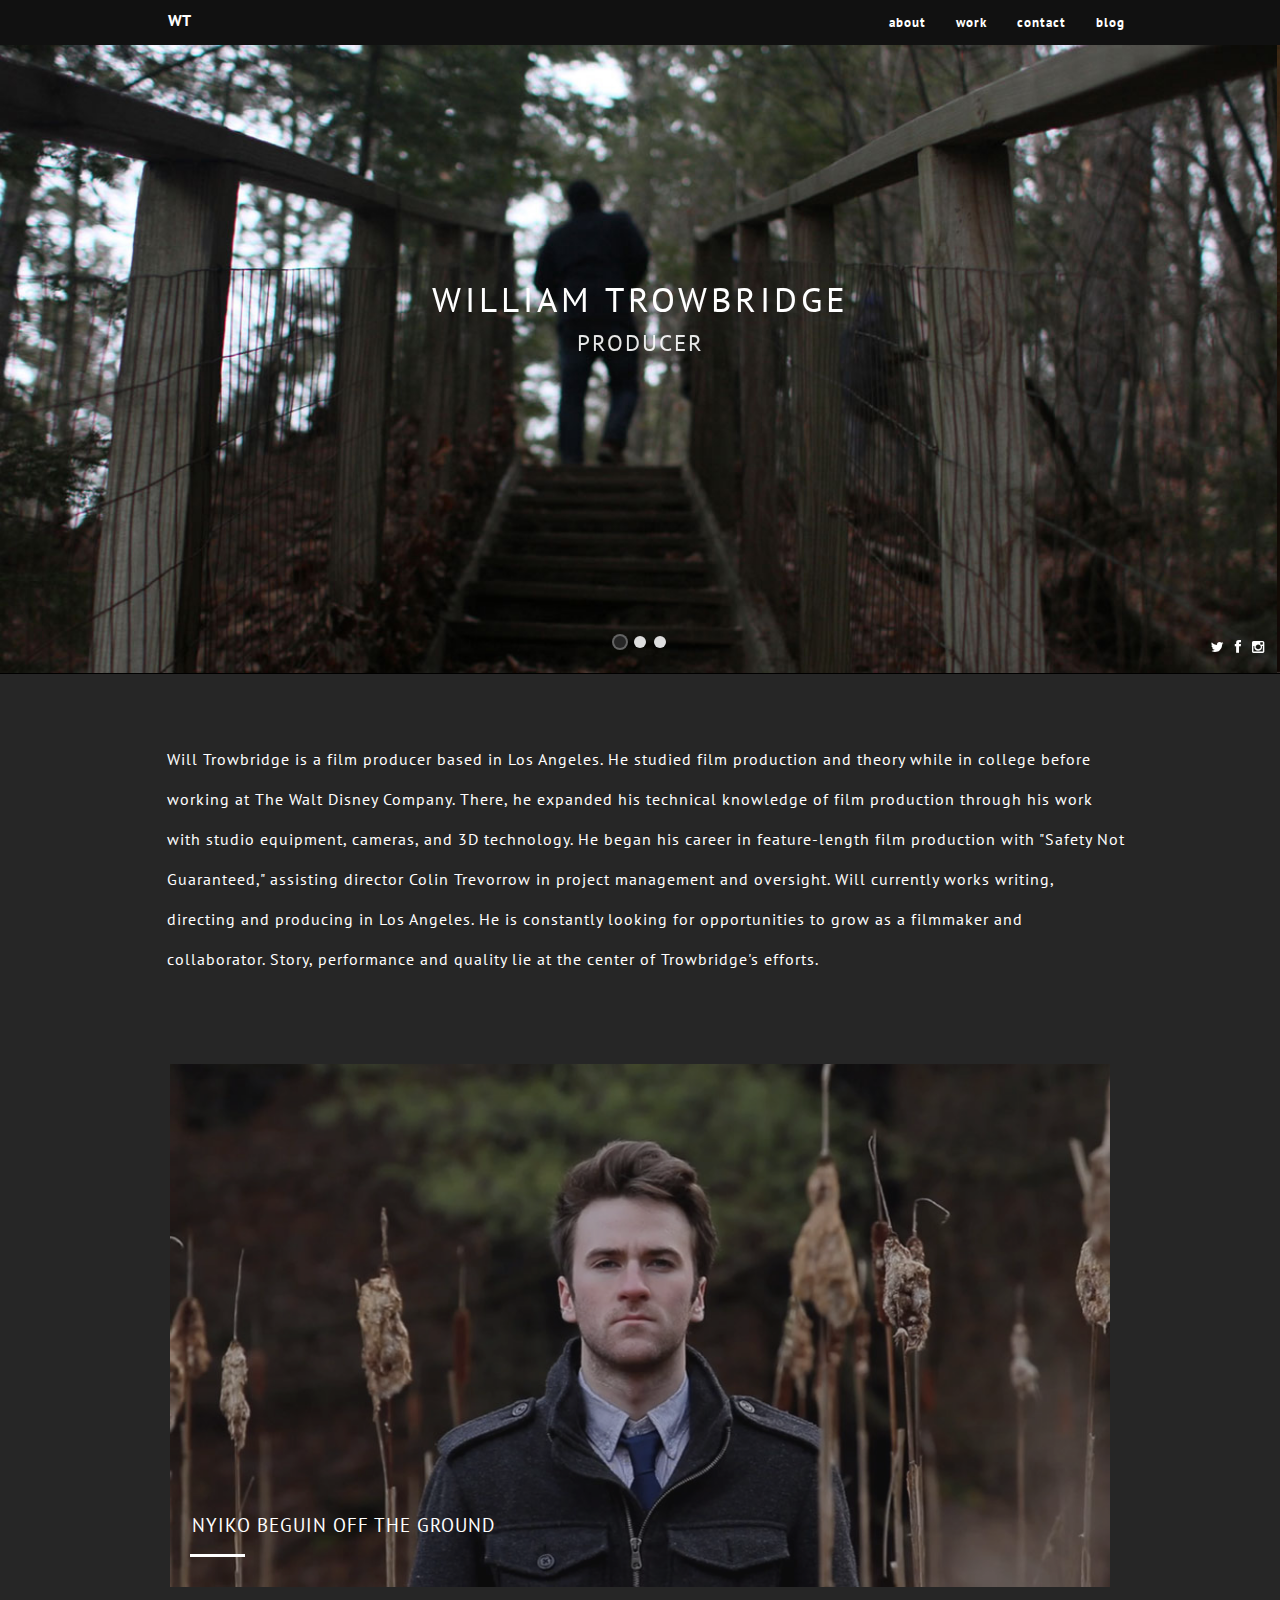
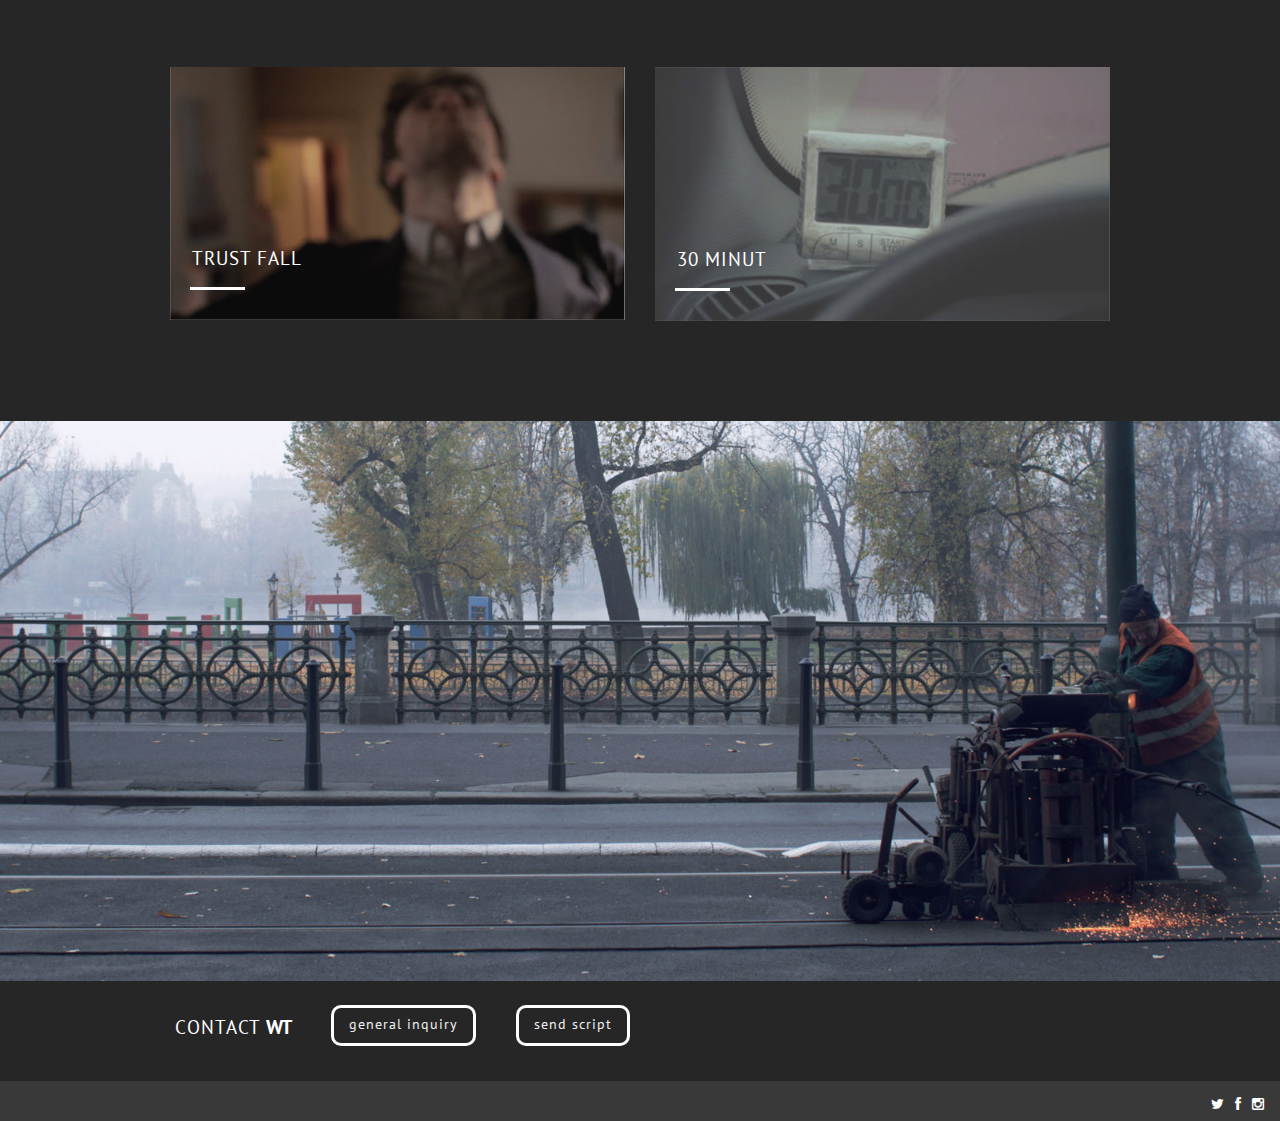
==== index.htm @ 30cb220d "adding baseline site files" ====
<!DOCTYPE html>
<html>
<head>
<meta charset="utf-8" />
<title>William Trowbridge - Producer</title>

<link rel="stylesheet" href="style.css" type="text/css" />

<link rel="stylesheet" href="font-awesome-ie7.css" type="text/css" />
<link rel="stylesheet" href="font-awesome-ie7.min.css" type="text/css" />
<link rel="stylesheet" href="font-awesome.css" type="text/css" />
<link rel="stylesheet" href="font-awesome.min.css" type="text/css" />

<link rel="stylesheet" href="css/bootstrap.min.css">
<link rel="stylesheet" href="css/font-awesome.min.css">

<link rel="stylesheet" href="css/foundation.css" />
<link rel="stylesheet" href="css/foundation.min.css" />

<link rel="stylesheet" type="text/css" href="css/demo.css" />
<link rel="stylesheet" type="text/css" href="css/style_common.css" />
<link rel="stylesheet" type="text/css" href="css/style1.css" />

<link rel="icon" href="images/favicon.ico" type="image/x-icon">

<link rel="stylesheet" type="text/css" href="css/default.css" />
<link rel="stylesheet" type="text/css" href="css/component.css" />

<script src="js/modernizr.custom.js"></script>

<script src="jquery.js"></script>
<script src="jquery.scrollTo.js"></script>
<script src="jquery.nav.js"></script>

<link href='http://fonts.googleapis.com/css?family=PT+Sans:400,700,400italic' rel='stylesheet' type='text/css'>


</head>

<body>

<div id="wrapper"> <!-- beginning of wrapper -->
	<div class="contain-to-grid sticky">

<nav class="top-bar"> <!-- begin nav   -->

<ul class="title-area">
	<li class="name">
		<a href="index.htm"><span class="name">WT</span></a>
	</li> 
</ul>

<div class="top-bar-section"> <!-- begin top section   -->
<div id="nav"> <!-- nav   -->
<ul class="right">
	<li><a href="#section-2">about</a></li>
	<li><a href="#section-3">work</a></li>
	<li><a href="#section-4">contact</a></li>
	<li><a href="http://williamtrowbridge.com/blog/">blog</a></li>	
</ul>

<li class="toggle-topbar menu-icon"><a href="#"><span>Menu</span></a></li>

</div> <!-- end nav id   -->
</div> <!--  end topbar section  -->
</div> <!-- end fixed nav   -->

</nav>

<div id="slider"> 
			<div class="title"> 
				<h1 class="title">William Trowbridge</h1> 
				<h2 class="title">Producer</h2> 
			</div>
			
			<div class="container">	
			<div id="cbp-fwslider" class="cbp-fwslider">
				<ul>
					<li><a href="#"><img src="images/3.jpg" alt="img03"/></a></li>					
					<li><a href="#"><img src="images/1.jpg" alt="img01"/></a></li>
					<li><a href="#"><img src="images/2.jpg" alt="img02"/></a></li>
				</ul>
			</div>
		</div>
		
		<div class="social-media"> 
					<ul>	
						<li><a href="#"><i class="icon-instagram"></i></a></li>
						<li><a href="https://www.facebook.com/trowbridgew"><i class="icon-facebook"></i></a></li>
						<li><a href="https://twitter.com/willtrow"><i class="icon-twitter"></i></a></li>
						</ul>
				</div>
				
	</div> <!-- end of slider -->



<div id="container">
	<div class="section" id="section-2"> <!--  begin first section  -->
		
		<div id="about"> <!--  about  -->
		<div class="row"> <!-- beginning of about row -->
				<div class="large-12 columns"> <!-- beginning of about row -->
					<p class="bio">Will Trowbridge is a film producer based in Los Angeles. He studied film production and theory while in college before working at The Walt Disney Company. There, he expanded his technical knowledge of film production through his work with studio equipment, cameras, and 3D technology. He began his career in feature-length film production with "Safety Not Guaranteed," assisting director Colin Trevorrow in project management and oversight. Will currently works writing, directing and producing in Los Angeles. He is constantly looking for opportunities to grow as a filmmaker and collaborator. Story, performance and quality lie at the center of Trowbridge's efforts.
					</p>
				</div> <!-- end of row -->
			</div>	 <!-- end of row -->
	</div> <!--  end about  -->
		
		
	</div> <!-- end of first section   -->

	<div class="section" id="section-3"> <!--  begin second section  -->
		
		<div id="work"> <!-- beginning of work -->
		<div class="row"> <!--  beginning of full width  -->
			<div class="12 columns"> <!--  begginning of full width  -->
 				<div class="view view-first"> <!--  begin of view first  -->			
					<img src="images/off-the-ground.jpg" /> 
						<div class="mask"> <!-- this is the hover function   -->
                        	<a href="30-minut.htm" class="info">Watch</a>                    
						</div>
								<div class="border"> <!-- border   -->
								</div>  <!--  end border  -->                  
 							<h2>Nyiko Beguin Off the Ground</h2> 					
 					</div> <!-- end to view first -->
			</div>	<!--  end full width  -->
		</div>	<!-- end full width   -->
		
		<div class="row"> <!--  begin half  -->
			<div class="large-6 columns">	<!--  begin column  -->
 				<div class="view view-first"> <!--  begin of view first  -->							
					<img src="images/trust-fall.jpg" />
					<div class="mask"> <!-- this is the hover function   -->
                        	<a href="30-minut.htm" class="info">Watch</a>                    
					</div>	
						<div class="border"> <!-- border   -->
						</div>  <!--  end border  -->
 							<h2>Trust Fall</h2>
 					</div> <!--  end of view first  -->								    	
			</div> <!--  end half column  -->
			
			<div class="large-6 columns"> <!--  begin 6 column  -->
 				<div class="view view-first"> <!--  begin of view first  -->										
					<img src="images/30-minut.jpg" />
					<div class="mask"> <!-- this is the hover function   -->
                        	<a href="30-minut.htm" class="info">Watch</a>
                    </div>
                    	<div class="border">
                    	</div>
                    		<h2>30 Minut</h2>
 					</div> <!--  end of view first  -->								                        		  
				</div> <!-- end column   -->
			</div> <!-- end half   -->
		</div> <!-- end of work -->

	
	</div> <!--  end of second section  -->
	
	<div id="image-section"> <!-- beginning of image-section -->
<img src="images/image-section.jpg"></img>
	</div> <!-- end of image section -->

	<div class="section" id="section-4"> <!-- begin third section   -->

		<div id="contact"> <!-- beginning of contact -->
				<div class="row">
				<div class="12 columns">
				<ul class="contact">
					<li><span class="contact-me">contact </span><span class="logo">WT</span></li>
					<li><a target="_blank" href="mailto:will@williamtrowbridge.com">general inquiry</a></li>
					<li><a target="_blank" href="mailto:info@williamtrowbridge.com" href="#">send script</a></li>
				</ul>
				</div>
				</div>
			</div> <!-- end of contact section -->
		
		<div id="footer"> <!-- beginning of footer section -->
				<ul class="social-media">	
					<li><a href="#"><i class="icon-instagram"></i></a></li>
					<li><a href="https://www.facebook.com/trowbridgew"><i class="icon-facebook"></i></a></li>
					<li><a href="https://twitter.com/willtrow"><i class="icon-twitter"></i></a></li>
				</ul>
		</div> <!--- end of footer section -->
		
	</div> <!--  end third section  -->
</div>
	</div> <!-- end of wrapper -->


<script>
$(document).ready(function() {
	$('#nav').onePageNav({
		begin: function() {
		console.log('start');
		},
		end: function() {
		console.log('stop');
		},
	scrollOffset: 30
	});
	
	$('.do').click(function(e) {
		$('#section-4').append('<p>Lorem ipsum dolor sit amet, consectetur adipisicing elit, sed do eiusmod tempor incididunt ut labore et dolore magna aliqua. Ut enim ad minim veniam, quis nostrud exercitation ullamco laboris nisi ut aliquip ex ea commodo consequat. Duis aute irure dolor in reprehenderit in voluptate velit esse cillum dolore eu fugiat nulla pariatur. Excepteur sint occaecat cupidatat non proident, sunt in culpa qui officia deserunt mollit anim id est laborum.</p><p>Lorem ipsum dolor sit amet, consectetur adipisicing elit, sed do eiusmod tempor incididunt ut labore et dolore magna aliqua. Ut enim ad minim veniam, quis nostrud exercitation ullamco laboris nisi ut aliquip ex ea commodo consequat. Duis aute irure dolor in reprehenderit in voluptate velit esse cillum dolore eu fugiat nulla pariatur. Excepteur sint occaecat cupidatat non proident, sunt in culpa qui officia deserunt mollit anim id est laborum.</p><p>Lorem ipsum dolor sit amet, consectetur adipisicing elit, sed do eiusmod tempor incididunt ut labore et dolore magna aliqua. Ut enim ad minim veniam, quis nostrud exercitation ullamco laboris nisi ut aliquip ex ea commodo consequat. Duis aute irure dolor in reprehenderit in voluptate velit esse cillum dolore eu fugiat nulla pariatur. Excepteur sint occaecat cupidatat non proident, sunt in culpa qui officia deserunt mollit anim id est laborum.</p>');
		e.preventDefault();
	});
	
});
</script>

<script src="js/jquery.cbpFWSlider.min.js"></script>
<script>
			$( function() {
				/*
				- how to call the plugin:
				$( selector ).cbpFWSlider( [options] );
				- options:
				{
					// default transition speed (ms)
					speed : 500,
					// default transition easing
					easing : 'ease'
				}
				- destroy:
				$( selector ).cbpFWSlider( 'destroy' );
				*/

				$( '#cbp-fwslider' ).cbpFWSlider();

			} );
		</script>

<script>
  document.write('<script src=' +
  ('__proto__' in {} ? 'js/vendor/zepto' : 'js/vendor/jquery') +
  '.js><\/script>')
  </script>

<script src="js/foundation.min.js"></script>

<script>
    $(document).foundation();
  </script>

</body>
</html>
---- style.css ----
/* Reset */

html, body, div, span, object, h1, h2, h3, h4, h5, h6, p, blockquote, pre,
a, address, code, img, 
small, strong, dl, dt, dd, ol, ul, li,
fieldset, form, label {
	margin: 0;
	padding: 0;
	border: 0;
	outline: 0;
	font-size: 100%;
	vertical-align: baseline;
	background: transparent;
}
body {
	line-height: 1.5;
        font-family: helvetica, arial, sans-serif;
}
ol, ul {
	list-style: none;
}
/* End Reset */

h2 {
 font-size: 27px;
}

p {
 font-size: 14px;
}

a {
 text-decoration: none;
 color: #4e4e4e;
 font-size: 14px;
}

a:hover {
 text-decoration: underline;
}

input {
 background: #696969;
 border: 1px solid #c3c3c3;
 color: #cbcbcb;
 padding: 3px;
}

input:focus, input:hover {
 background: #ededed;
 color: #4e4e4e;
}

/* Main styling */

body {
background-color: #262626 !important;
}

*, p, h1, h2, h3, h4 {
color: #fff;
font-family: PT Sans;
font-weight: normal;
letter-spacing: 1px;
list-style-type: none;
}

h1, h2 {
text-transform: uppercase;
}

h1 {
font-size: 42px;
}

h2 {
font-size: 28px;
}

h3 {
font-size: 22px;
}

#wrapper {
margin: 0 auto;
}

#main {
width: 1000px;
margin: 0 auto;
}

a {
color: #fff;
}

#contact a {
border: 3px solid #fff;
padding: 7px 15px 10px 15px;
border-radius: 10px 10px 10px 10px;
text-decoration: none;
}

#contact a:hover {
border: 3px solid #lightgrey;
color: #fff;
background-color: rgba(212, 211, 220, .2);
}

nav {
	z-index: 4000;	
}

/* header styling */

#header {
width: 100%;
height: 35px;
}

#header ul {
overflow: hidden;
padding-right: 20px;
}

#header .logo {
float: left;
padding-left: 20px;
padding-top: 13px;
}

#header ul li {
float: right;
padding-left: 5px;
padding-right: 5px;
padding-top: 10px;
}

#contact .contact .logo {
font-size: 20px;
letter-spacing: -1px;
font-weight: bold;
}

#header .logo p {
font-weight: bold;
letter-spacing: -1px;
font-size: 18px;
}

.top-bar {
	margin-bottom: 0px !important;
	background-color: #262626;
	
}

.name {
    font-weight: bold;
    letter-spacing: -0.3px;
    padding-top: 3px;
    padding-left: 14px;
}

.name a {
	font-size: 20px;
	
}

/* slider content */

.title {
	position: absolute;
	margin: 0 auto;
	text-align: center;
	width: 100%;
}

.title h1, .title h2 {
	color: #fff;
}

.title h1 {
	padding-top: 18%;
	font-size: 35px;
	padding-bottom: 20px;
	color: #fff;
	letter-spacing: 4px;
}

.title h2 {
	padding-top: 22%;
	font-size: 23px;
	color: rgba(255, 255, 255, .9);
	letter-spacing: 2px;
}

#slider {
clear: both;
overflow: hidden;
background-color: #000000;
}

#slider .title h1, #slider .title h2 {
text-align: center;
z-index: 2;
font-family: PT Sans;
font-weight: normal;
}


#slider ul {
padding-right: 10px
}

#slider .social-media ul li {
float: right;
padding-top: 10px;
padding-left: 5px;
padding-right: 5px;
}

#slider nav {
	display: none;	
}

#slider .social-media {
    bottom: 50px;
    float: right;
    height: 0;
    position: relative;
    z-index: 4;
}

/* about content */

#about {
clear: both;
padding: 65px 35px;

}


#about p {
line-height: 40px;
}

.bio {
	padding-left: 12px;
}

/* work content */

#work {
clear: both;
margin: 0 auto;
max-width: 970px;
}

#work .video-full {
width: 100%;
background-color: grey;
margin: auto;
margin-bottom: 22px;
}

#work .large-6.columns {
	padding-bottom: 20px;
	
}

#work .video-full .title {
padding-bottom: 40px;
padding-left: 20px;
padding-top: 20px;
border-bottom: 2px solid #fff;
position: relative;
}


#work .video-half-left .title,  #work .video-half-right .title {
background-color: grey;
padding-bottom: 40px;
padding-left: 20px;
padding-top: 20px;
border-bottom: 2px solid #fff;
margin-bottom: 30px;
}

#work a {

  border: 3px solid #FFFFFF;
    border-radius: 10px 10px 10px 10px;
    padding: 10px 20px;
    text-decoration: none;

}

.border {
	 border-bottom: 3px solid #FFFFFF;
    bottom: 110px;
    margin-left: 20px;
    position: absolute;
    width: 55px;
}
/* contact stlying */

#contact {
clear: both;
padding-top: 10px
}

/* footer stlying */

#footer {
clear: both;
}

/* image section */

#image-section {
clear: both;
height: 100%;
background-color: grey;
/* background: url('images/image-section.jpg') no-repeat; */
background-size: cover;
z-index: 1;
}

#image-section img {
width: 100%;
}

/* contact styling */

#contact {
clear: both;
height: 80px;
margin: 0 auto;
background-color: 
}

#contact ul li {
float: left;
padding: 20px;
}

.contact-me {
	text-transform: uppercase;
	font-size: 19px;
	
}


/* footer */

#footer {
clear: both;
height: 40px;
background-color: #393939;
padding-right: 10px
}

#footer ul li {
float: right;
padding-top: 10px;
padding-left: 5px;
padding-right: 5px;
}

/* changes to foundation */

.top-bar .toggle-topbar.menu-icon {
	margin-top: -40px !important; 
	
}

/* media querries */

@media all and (max-width: 600px) and (min-width: 50px) {
  
  .title h1 {
	font-size: 25px;
}

.title h2 {
	font-size: 18px;
	padding-top: 26%;
}

.contact-me {
	display: none;
}

.logo {
	display: none;
}
  
}
---- css/style_common.css ----
.view {
   width: 100%;
   height: 100%;
   float: left;
   overflow: hidden;
   position: relative;
   text-align: center;
   cursor: default;
}
.view .mask,.view .content {
   width: 100%;
   height: 100%;
   position: absolute;
   overflow: hidden;
   top: 35%;
   left: 0;
}

.large-6 .view .mask,.view .content {
   width: 100%;
   height: 100%;
   position: absolute;
   overflow: hidden;
   top: 30%;
   left: 0;
}

.view img {
   display: block;
   position: relative;
}
.view h2 {
   color: #fff;
   text-align: left;
   position: relative;
   font-size: 19px;
   padding: 20px 0 20px 22px;
   bottom: 99px;
   font-family: PT Sans;
   font-weight: normal;
}
.view p {
   font-family: PT Sans, serif;
   font-style: italic;
   font-size: 12px;
   position: relative;
   color: #fff;
   padding: 10px 20px 20px;
   text-align: center;
}
.view a.info {
   display: inline-block;
   text-decoration: none;
   padding: 7px 14px;
   background: #262626;
   color: #fff;
   text-transform: uppercase;
}
---- css/style1.css ----
.view-first img {
opacity: .7;
   -webkit-transition: all 0.2s linear;
   -moz-transition: all 0.2s linear;
   -o-transition: all 0.2s linear;
   -ms-transition: all 0.2s linear;
   transition: all 0.2s linear;
}
.view-first .mask {
   filter: alpha(opacity=0);
  
   -webkit-transition: all 0.4s ease-in-out;
   -moz-transition: all 0.4s ease-in-out;
   -o-transition: all 0.4s ease-in-out;
   -ms-transition: all 0.4s ease-in-out;
   transition: all 0.4s ease-in-out;
}
.view-first h2 {
  opacity: 1;
   -webkit-transition: all 0.2s ease-in-out;
   -moz-transition: all 0.2s ease-in-out;
   -o-transition: all 0.2s ease-in-out;
   -ms-transition: all 0.2s ease-in-out;
   transition: all 0.2s ease-in-out;
}
.view-first p {
   -webkit-transform: translateY(100px);
   -moz-transform: translateY(100px);
   -o-transform: translateY(100px);
   -ms-transform: translateY(100px);
   transform: translateY(100px);
   filter: alpha(opacity=0);
   opacity: 0;
   -webkit-transition: all 0.2s linear;
   -moz-transition: all 0.2s linear;
   -o-transition: all 0.2s linear;
   -ms-transition: all 0.2s linear;
   transition: all 0.2s linear;
}
.view-first:hover img {
   opacity: 1;
}
.view-first a.info {
   filter: alpha(opacity=0);
   opacity: 0;
   -webkit-transition: all 0.2s ease-in-out;
   -moz-transition: all 0.2s ease-in-out;
   -o-transition: all 0.2s ease-in-out;
   -ms-transition: all 0.2s ease-in-out;
   transition: all 0.2s ease-in-out;
}
.view-first:hover .mask {
   filter: alpha(opacity=100);
   opacity: 1;
}
.view-first:hover h2,
.view-first:hover p,
.view-first:hover a.info {
   filter: alpha(opacity=100);
   opacity: 1;
   -webkit-transform: translateY(0px);
   -moz-transform: translateY(0px);
   -o-transform: translateY(0px);
   -ms-transform: translateY(0px);
   transform: translateY(0px);
}
.view-first:hover p {
   -webkit-transition-delay: 0.1s;
   -moz-transition-delay: 0.1s;
   -o-transition-delay: 0.1s;
   -ms-transition-delay: 0.1s;
   transition-delay: 0.1s;
}
.view-first:hover a.info {
   -webkit-transition-delay: 0.2s;
   -moz-transition-delay: 0.2s;
   -o-transition-delay: 0.2s;
   -ms-transition-delay: 0.2s;
   transition-delay: 0.2s;
}
---- css/default.css ----
/* General Demo Style */
@import url(http://fonts.googleapis.com/css?family=Lato:300,400,700);

@font-face {
	font-family: 'fontawesome';
	src:url('../fonts/fontawesome.eot');
	src:url('../fonts/fontawesome.eot?#iefix') format('embedded-opentype'),
		url('../fonts/fontawesome.svg#fontawesome') format('svg'),
		url('../fonts/fontawesome.woff') format('woff'),
		url('../fonts/fontawesome.ttf') format('truetype');
	font-weight: normal;
	font-style: normal;
}

body, html { font-size: 100%; 	padding: 0; margin: 0;}

/* Reset */
*,
*:after,
*:before {
	-webkit-box-sizing: border-box;
	-moz-box-sizing: border-box;
	box-sizing: border-box;
}

/* Clearfix hack by Nicolas Gallagher: http://nicolasgallagher.com/micro-clearfix-hack/ */
.clearfix:before,
.clearfix:after {
	content: " ";
	display: table;
}

.clearfix:after {
	clear: both;
}

body {
    font-family: 'Lato', Calibri, Arial, sans-serif;
    color: #47a3da;

}

a {
	color: #f0f0f0;
	text-decoration: none;
}

a:hover {
	color: #000;
}

.main,
.container > header {
	width: 90%;
	max-width: 70em;
	margin: 0 auto;
	padding: 0 1.875em 3.125em 1.875em;
}

.container > header {
	padding: 2.875em 1.875em 1.875em;
}

.container > header h1 {
	font-size: 2.125em;
	line-height: 1.3;
	margin: 0;
	float: left;
	font-weight: 400;
}

.container > header span {
	display: block;
	font-weight: 700;
	text-transform: uppercase;
	letter-spacing: 0.5em;
	padding: 0 0 0.6em 0.1em;
}

.container > header nav {
	float: right;
}

.container > header nav a {
	display: block;
	float: left;
	position: relative;
	width: 2.5em;
	height: 2.5em;
	background: #fff;
	border-radius: 50%;
	color: transparent;
	margin: 0 0.1em;
	border: 4px solid #47a3da;
	text-indent: -8000px;
}

.container > header nav a:after {
	content: attr(data-info);
	color: #47a3da;
	position: absolute;
	width: 600%;
	top: 120%;
	text-align: right;
	right: 0;
	opacity: 0;
	pointer-events: none;
}

.container > header nav a:hover:after {
	opacity: 1;
}

.container > header nav a:hover {
	background: #47a3da;
}

.icon-drop:before, 
.icon-arrow-left:before {
	font-family: 'fontawesome';
	position: absolute;
	top: 0;
	width: 100%;
	height: 100%;
	speak: none;
	font-style: normal;
	font-weight: normal;
	line-height: 2;
	text-align: center;
	color: #47a3da;
	-webkit-font-smoothing: antialiased;
	text-indent: 8000px;
	padding-left: 8px;
}

.container > header nav a:hover:before {
	color: #fff;
}

.icon-drop:before {
	content: "\e000";
}

.icon-arrow-left:before {
	content: "\f060";
}
---- css/component.css ----
.cbp-fwslider {
	position: relative;
	overflow: hidden;
}

.cbp-fwslider ul {
	margin: 0;
	padding: 0;
	white-space: nowrap;
	list-style-type: none;
}

.cbp-fwslider ul li {
	-webkit-transform: translateZ(0);
	-moz-transform: translateZ(0);
	transform: translateZ(0);
	float: left;
	display: block;
	margin: 0;
	padding: 0;
}

.cbp-fwslider ul li > a,
.cbp-fwslider ul li > div {
	display: block;
	text-align: center;
	outline: none;
}

.cbp-fwslider ul li > a img {
	border: none;
	display: block;
	margin: 0 auto;
	max-width: 100%;
	width: 100%;
	background-size: cover;
}

.cbp-fwslider nav span {
	position: absolute;
	top: 50%;
	width: 50px;
	height: 100px;
	background: #47a3da;
	color: #fff;
	font-size: 50px;
	text-align: center;
	margin-top: -50px;
	line-height: 100px;
	cursor: pointer;
	font-weight: normal;
}

.cbp-fwslider nav span:hover {
	background: #378fc3;
}

.cbp-fwslider nav span.cbp-fwnext {
	right: 0px;
}

.cbp-fwslider nav span.cbp-fwprev {
	left: 0px;
}

.cbp-fwdots {
	position: absolute;
	bottom: 20px;
	white-space: nowrap;
	text-align: center;
	width: 100%;
}

.cbp-fwdots span {
	display: inline-block;
	width: 12px;
	height: 12px;
	background: #ddd;
	margin: 4px;
	border-radius: 50%;
	cursor: pointer;
}

.cbp-fwdots span:hover {
	background: #999;
}

.cbp-fwdots span.cbp-fwcurrent {
background: none repeat scroll 0 0 #262626;
	box-shadow: 0 0 0 2px #636363;
	-webkit-transition: box-shadow 0.2s ease-in-out;
	-moz-transition: box-shadow 0.2s ease-in-out;
	transition: box-shadow 0.2s ease-in-out;
}
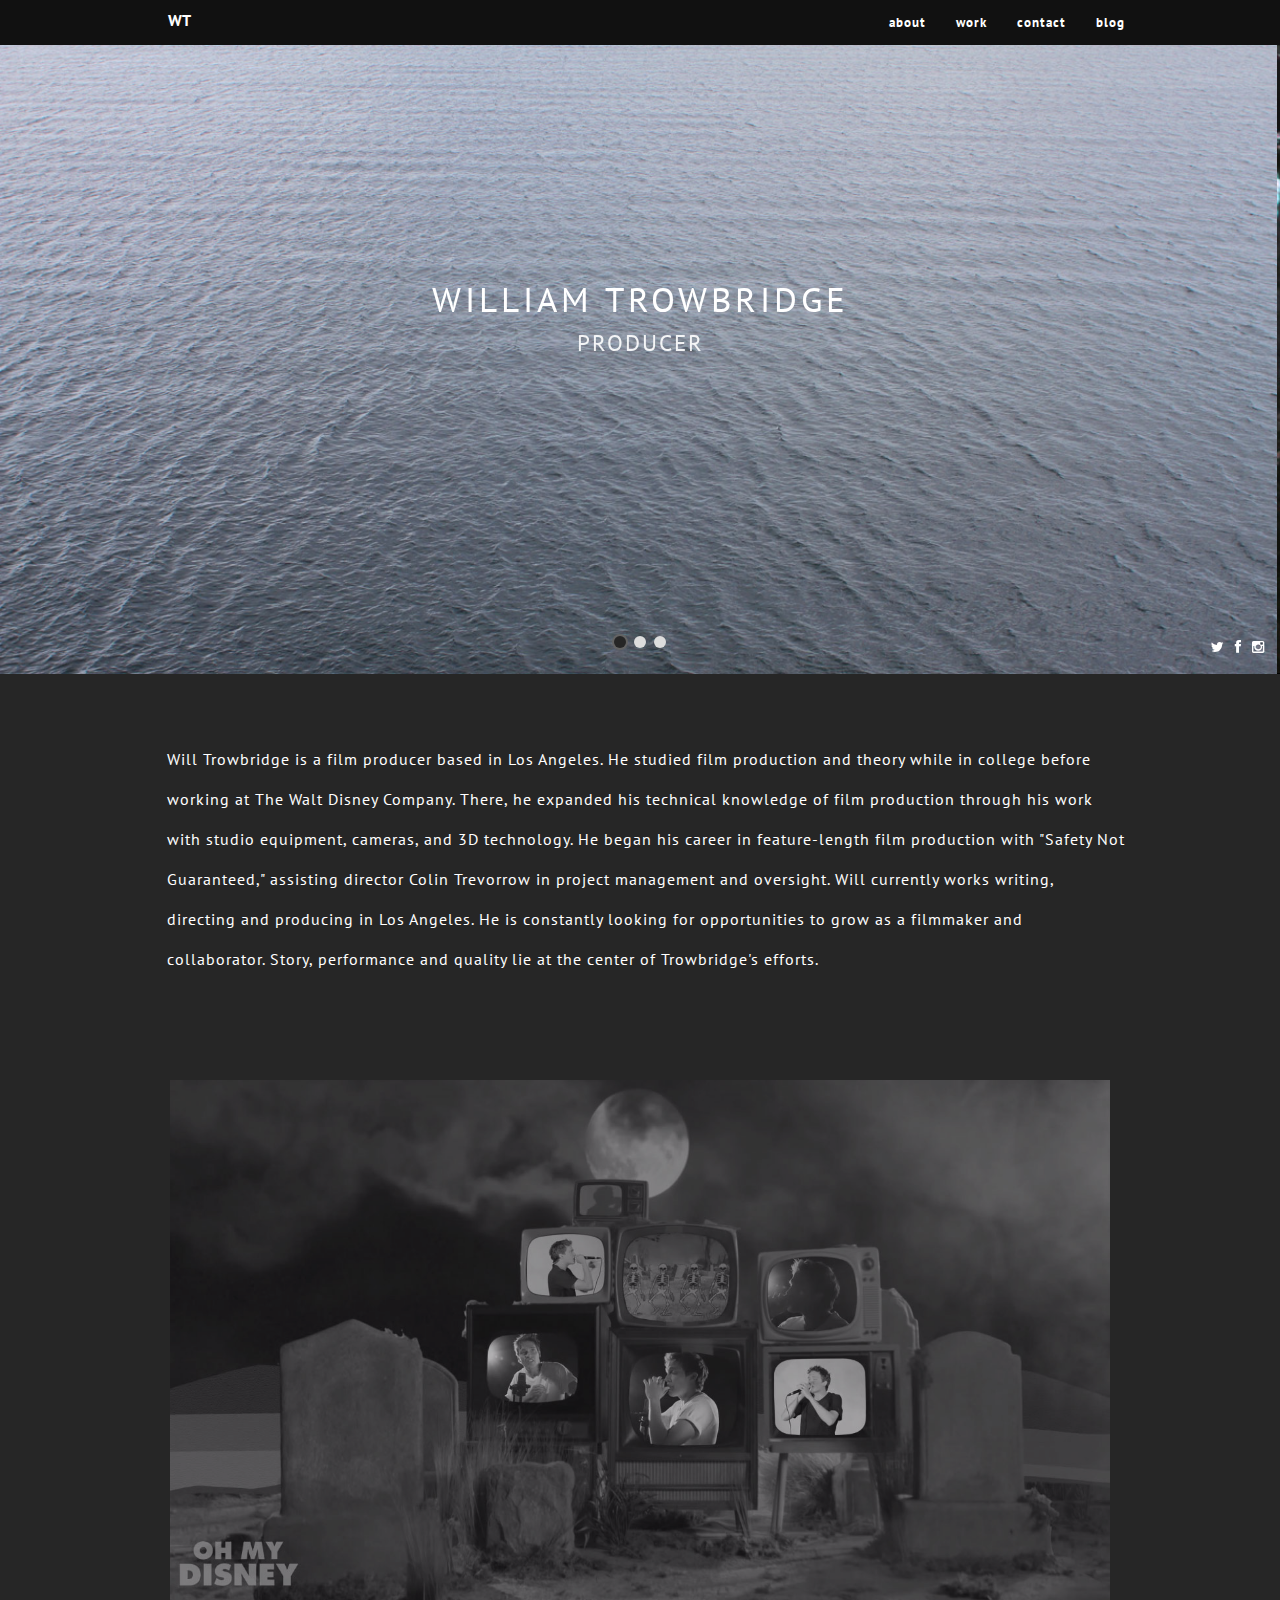
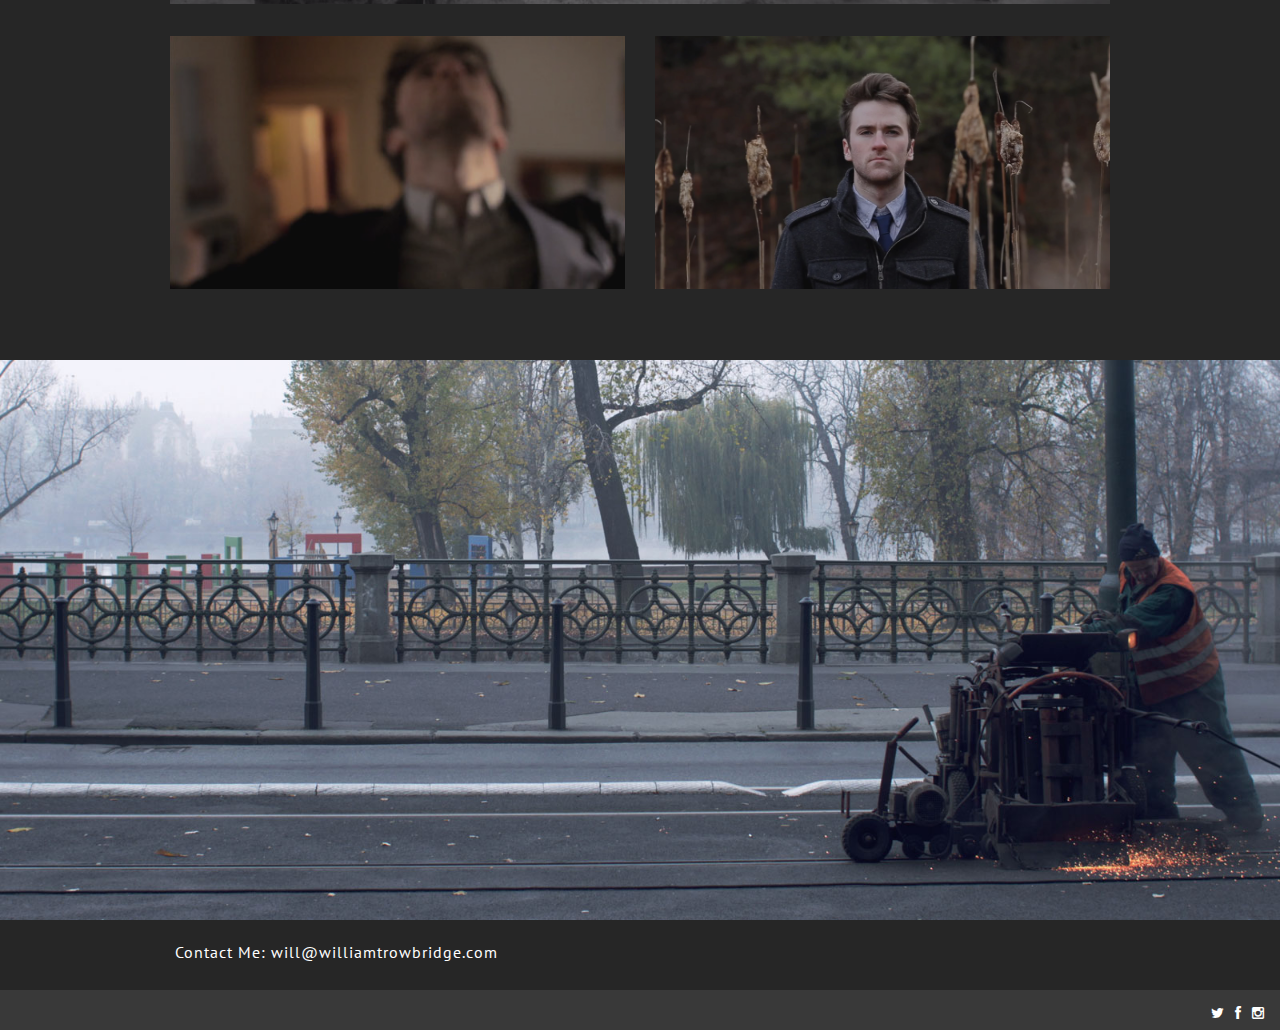
==== commit e2052d1d: "pushing the next bottle" ====
--- a/index.htm
+++ b/index.htm
@@ -4,6 +4,7 @@
 <meta charset="utf-8" />
 <title>William Trowbridge - Producer</title>
 
+
 <link rel="stylesheet" href="style.css" type="text/css" />
 
 <link rel="stylesheet" href="font-awesome-ie7.css" type="text/css" />
@@ -26,11 +27,20 @@
 <link rel="stylesheet" type="text/css" href="css/default.css" />
 <link rel="stylesheet" type="text/css" href="css/component.css" />
 
+
+
 <script src="js/modernizr.custom.js"></script>
 
 <script src="jquery.js"></script>
 <script src="jquery.scrollTo.js"></script>
 <script src="jquery.nav.js"></script>
+
+
+
+<link rel="stylesheet" type="text/css" href="css/shadowbox.css">
+<script type="text/javascript" src="js/shadowbox.js"></script>
+<script type="text/javascript" src="js/shadowbox-firefox.js"></script>
+
 
 <link href='http://fonts.googleapis.com/css?family=PT+Sans:400,700,400italic' rel='stylesheet' type='text/css'>
 
@@ -76,9 +86,9 @@
 			<div class="container">	
 			<div id="cbp-fwslider" class="cbp-fwslider">
 				<ul>
-					<li><a href="#"><img src="images/3.jpg" alt="img03"/></a></li>					
+					<li><a href="#"><img src="images/2.jpg" alt="img02"/></a></li>
+					<li><a href="#"><img src="images/3.jpg" alt="img03"/></a></li>
 					<li><a href="#"><img src="images/1.jpg" alt="img01"/></a></li>
-					<li><a href="#"><img src="images/2.jpg" alt="img02"/></a></li>
 				</ul>
 			</div>
 		</div>
@@ -116,13 +126,11 @@
 		<div class="row"> <!--  beginning of full width  -->
 			<div class="12 columns"> <!--  begginning of full width  -->
  				<div class="view view-first"> <!--  begin of view first  -->			
-					<img src="images/off-the-ground.jpg" /> 
-						<div class="mask"> <!-- this is the hover function   -->
-                        	<a href="30-minut.htm" class="info">Watch</a>                    
-						</div>
-								<div class="border"> <!-- border   -->
-								</div>  <!--  end border  -->                  
- 							<h2>Nyiko Beguin Off the Ground</h2> 					
+					
+					<a href="http://www.youtube.com/embed/9wp9zNz1mUA" rel="shadowbox" 						data-shadowbox="width=740,height=460">
+					<img width="100%" src="images/thumbnail.png">
+					</a>
+						
  					</div> <!-- end to view first -->
 			</div>	<!--  end full width  -->
 		</div>	<!-- end full width   -->
@@ -130,33 +138,28 @@
 		<div class="row"> <!--  begin half  -->
 			<div class="large-6 columns">	<!--  begin column  -->
  				<div class="view view-first"> <!--  begin of view first  -->							
-					<img src="images/trust-fall.jpg" />
-					<div class="mask"> <!-- this is the hover function   -->
-                        	<a href="30-minut.htm" class="info">Watch</a>                    
-					</div>	
-						<div class="border"> <!-- border   -->
-						</div>  <!--  end border  -->
- 							<h2>Trust Fall</h2>
- 					</div> <!--  end of view first  -->								    	
+					
+ 					<a href="http://www.youtube.com/embed/9wp9zNz1mUA" rel="shadowbox" 						data-shadowbox="width=740,height=460">
+					<img width="100%" src="images/trust-fall.jpg">
+					</a>
+ 													    	
 			</div> <!--  end half column  -->
+			</div>
 			
 			<div class="large-6 columns"> <!--  begin 6 column  -->
  				<div class="view view-first"> <!--  begin of view first  -->										
-					<img src="images/30-minut.jpg" />
-					<div class="mask"> <!-- this is the hover function   -->
-                        	<a href="30-minut.htm" class="info">Watch</a>
-                    </div>
-                    	<div class="border">
-                    	</div>
-                    		<h2>30 Minut</h2>
- 					</div> <!--  end of view first  -->								                        		  
+					<a href="http://www.youtube.com/embed/9wp9zNz1mUA" rel="shadowbox" 						data-shadowbox="width=740,height=460">
+					<img width="100%" src="images/off-the-ground.jpg">
+					</a>
+ 														                        		  
 				</div> <!-- end column   -->
 			</div> <!-- end half   -->
 		</div> <!-- end of work -->
 
+
 	
 	</div> <!--  end of second section  -->
-	
+		
 	<div id="image-section"> <!-- beginning of image-section -->
 <img src="images/image-section.jpg"></img>
 	</div> <!-- end of image section -->
@@ -167,9 +170,7 @@
 				<div class="row">
 				<div class="12 columns">
 				<ul class="contact">
-					<li><span class="contact-me">contact </span><span class="logo">WT</span></li>
-					<li><a target="_blank" href="mailto:will@williamtrowbridge.com">general inquiry</a></li>
-					<li><a target="_blank" href="mailto:info@williamtrowbridge.com" href="#">send script</a></li>
+					<li>Contact Me: will@williamtrowbridge.com</li>
 				</ul>
 				</div>
 				</div>
@@ -241,6 +242,13 @@
 <script>
     $(document).foundation();
   </script>
+  
+  <script type="text/javascript">
+Shadowbox.init();
+</script>
+
+
+
 
 </body>
 </html>
--- a/style.css
+++ b/style.css
@@ -254,6 +254,7 @@
 clear: both;
 margin: 0 auto;
 max-width: 970px;
+margin-bottom: 35px; 
 }
 
 #work .video-full {
@@ -288,7 +289,6 @@
 
 #work a {
 
-  border: 3px solid #FFFFFF;
     border-radius: 10px 10px 10px 10px;
     padding: 10px 20px;
     text-decoration: none;
@@ -306,7 +306,6 @@
 
 #contact {
 clear: both;
-padding-top: 10px
 }
 
 /* footer stlying */
@@ -334,7 +333,7 @@
 
 #contact {
 clear: both;
-height: 80px;
+height: 50px;
 margin: 0 auto;
 background-color: 
 }
@@ -396,3 +395,15 @@
 }
   
 }
+
+
+/* firefox */
+
+/*
+@-moz-document url-prefix() {
+   #sb-wrapper {
+        margin-top: 0px !important;
+        top: 0px !important;
+    }
+}
+*/
--- a/css/shadowbox.css
+++ b/css/shadowbox.css
@@ -0,0 +1,89 @@
+/*!
+ * Shadowbox, version @VERSION <http://shadowbox-js.com/>
+ * Copyright 2007-2013 Michael Jackson
+ */
+#shadowbox {
+  position: fixed;
+  margin: 0;
+  padding: 0;
+  top: 0;
+  left: 0;
+  z-index: 999;
+  text-align: left;
+  visibility: hidden;
+  display: none;
+}
+
+#shadowbox img {
+  border: none;
+}
+
+#shadowbox * {
+  outline: 0; /* Disable dotted outline in Firefox */
+}
+
+#sb-overlay {
+  position: relative;
+  width: 100%;
+  height: 100%;
+}
+
+#sb-wrapper {
+  position: absolute;
+  display: block;
+  visibility: hidden;
+  left: 50%;
+  top: 50%;
+}
+
+#sb-body, #sb-content, #sb-cover {
+  position: absolute;
+  width: 100%;
+  height: 100%;
+}
+
+#sb-body {}
+
+#sb-content { background: black }
+
+#sb-cover {
+  background: black;
+}
+
+#sb-close, #sb-next, #sb-prev {
+  position: absolute;
+  display: none;
+  background: url("shadowbox-icons.png") no-repeat;
+  cursor: pointer;
+}
+
+#shadowbox.active #sb-close, #shadowbox.has-next #sb-next, #shadowbox.has-prev #sb-prev {
+  display: block;
+}
+
+#sb-close {
+  top: 0;
+  right: 0;
+  width: 60px;
+  height: 40px;
+  background-position: 50% 0;
+  margin: -18px -30px 0 0;
+}
+
+#sb-next {
+  right: 0;
+  top: 50%;
+  width: 60px;
+  height: 46px;
+  background-position: 50% -40px;
+  margin: -20px -40px 0 0;
+}
+
+#sb-prev {
+  left: 0;
+  top: 50%;
+  width: 60px;
+  height: 46px;
+  background-position: 50% -86px;
+  margin: -20px 0 0 -37px;
+}
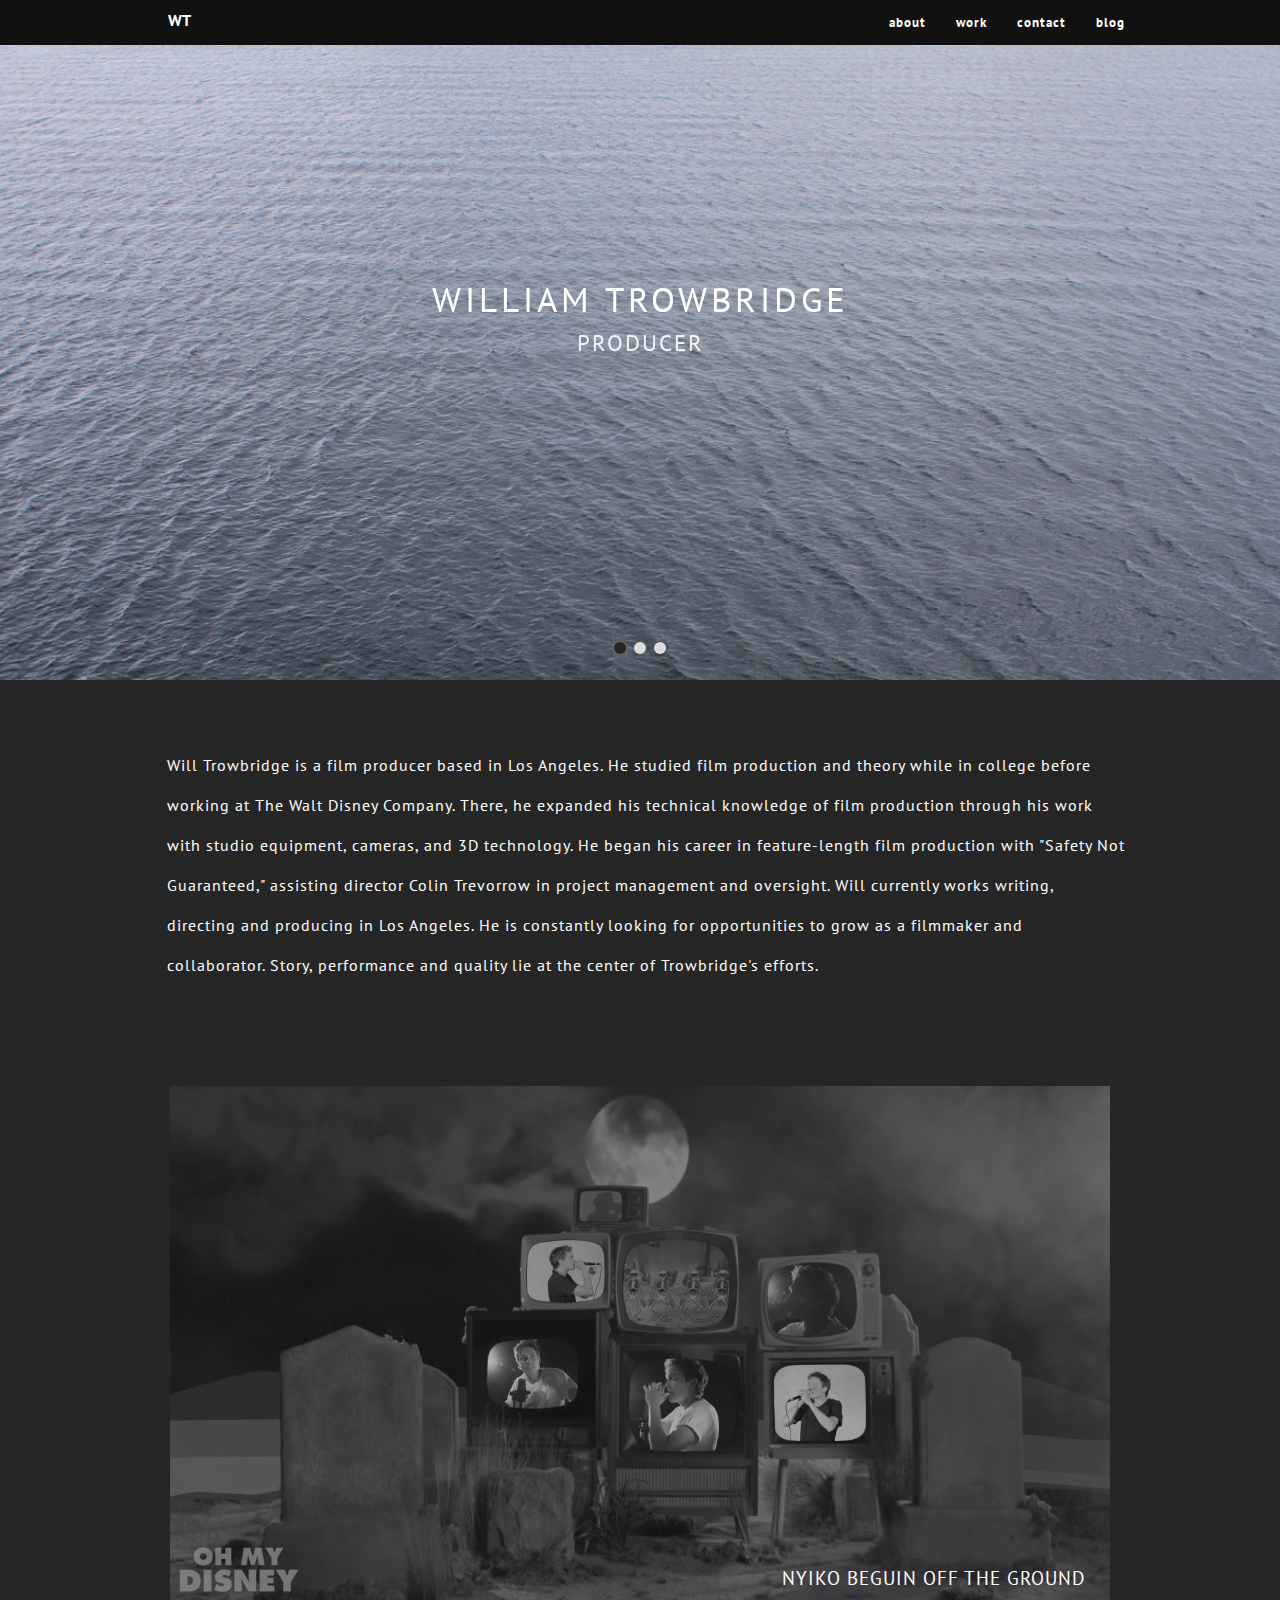
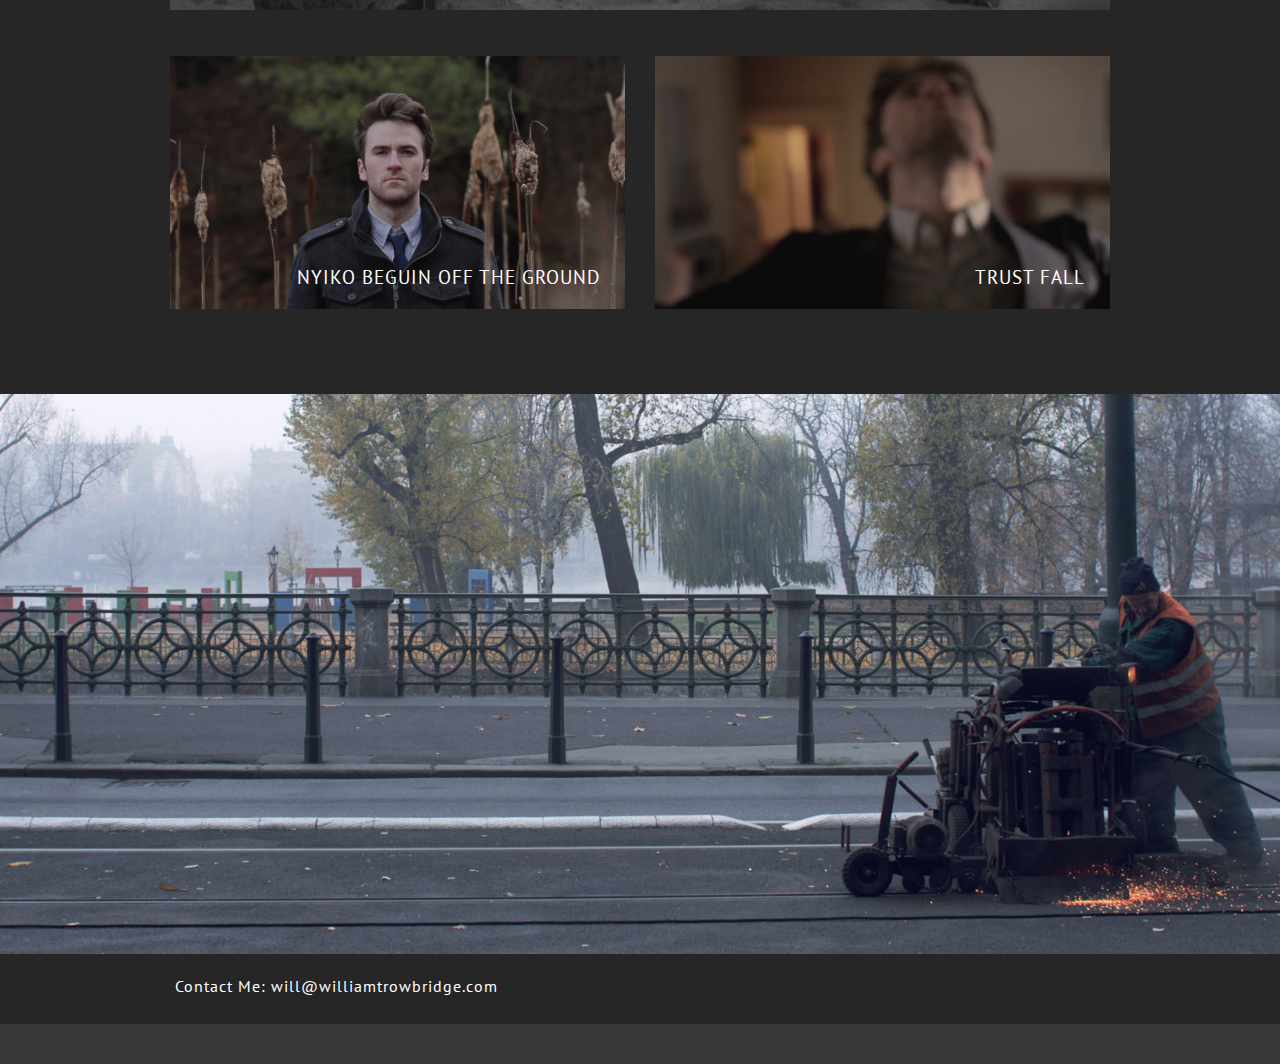
==== commit 9425f6ea: "adding the last details" ====
--- a/index.htm
+++ b/index.htm
@@ -2,18 +2,19 @@
 <html>
 <head>
 <meta charset="utf-8" />
+  <meta name="viewport" content="width=device-width" />
+
 <title>William Trowbridge - Producer</title>
 
 
 <link rel="stylesheet" href="style.css" type="text/css" />
 
-<link rel="stylesheet" href="font-awesome-ie7.css" type="text/css" />
-<link rel="stylesheet" href="font-awesome-ie7.min.css" type="text/css" />
-<link rel="stylesheet" href="font-awesome.css" type="text/css" />
-<link rel="stylesheet" href="font-awesome.min.css" type="text/css" />
 
 <link rel="stylesheet" href="css/bootstrap.min.css">
+
 <link rel="stylesheet" href="css/font-awesome.min.css">
+<link rel="stylesheet" href="css/font-awesome.css">
+
 
 <link rel="stylesheet" href="css/foundation.css" />
 <link rel="stylesheet" href="css/foundation.min.css" />
@@ -127,10 +128,18 @@
 			<div class="12 columns"> <!--  begginning of full width  -->
  				<div class="view view-first"> <!--  begin of view first  -->			
 					
-					<a href="http://www.youtube.com/embed/9wp9zNz1mUA" rel="shadowbox" 						data-shadowbox="width=740,height=460">
+					<div class="mask"> <!-- this is the hover function   -->
+                        <a href="http://www.youtube.com/embed/9wp9zNz1mUA" rel="shadowbox" data-shadowbox="width=840,height=560" class="info">Watch</a>                  
+					</div> <!-- end of the hover function   -->
+
+					<a href="http://www.youtube.com/embed/9wp9zNz1mUA" rel="shadowbox" data-shadowbox="width=840,height=560">
 					<img width="100%" src="images/thumbnail.png">
 					</a>
-						
+
+							<div class="video-title">                 
+	 						<h2>Nyiko Beguin Off the Ground</h2>
+							</div>
+
  					</div> <!-- end to view first -->
 			</div>	<!--  end full width  -->
 		</div>	<!-- end full width   -->
@@ -139,19 +148,36 @@
 			<div class="large-6 columns">	<!--  begin column  -->
  				<div class="view view-first"> <!--  begin of view first  -->							
 					
- 					<a href="http://www.youtube.com/embed/9wp9zNz1mUA" rel="shadowbox" 						data-shadowbox="width=740,height=460">
-					<img width="100%" src="images/trust-fall.jpg">
+					<div class="mask"> <!-- this is the hover function   -->
+                        <a href="http://player.vimeo.com/video/17864216?autoplay=1" rel="shadowbox" data-shadowbox="width=840,height=560" class="info">Watch</a>                  
+					</div> <!-- end of the hover function   -->
+
+ 					<a href="http://player.vimeo.com/video/17864216?autoplay=1" rel="shadowbox" data-shadowbox="width=840,height=560">
+					<img width="100%" src="images/off-the-ground.jpg">
 					</a>
- 													    	
+
+							<div class="video-title">                
+	 						<h2>Nyiko Beguin Off the Ground</h2>
+ 							</div>						 
+
 			</div> <!--  end half column  -->
 			</div>
 			
 			<div class="large-6 columns"> <!--  begin 6 column  -->
- 				<div class="view view-first"> <!--  begin of view first  -->										
-					<a href="http://www.youtube.com/embed/9wp9zNz1mUA" rel="shadowbox" 						data-shadowbox="width=740,height=460">
-					<img width="100%" src="images/off-the-ground.jpg">
+ 				<div class="view view-first"> <!--  begin of view first  -->	
+
+ 					<div class="mask"> <!-- this is the hover function   -->
+                        <a href="http://player.vimeo.com/video/17332967?autoplay=1" rel="shadowbox" data-shadowbox="width=840,height=565" class="info">Watch</a>                  
+					</div> <!-- end of the hover function   -->
+
+					<a href="http://player.vimeo.com/video/17332967?autoplay=1" rel="shadowbox" 	data-shadowbox="width=840,height=565">
+					<img width="100%" src="images/trust-fall.jpg">					
 					</a>
- 														                        		  
+ 					
+ 							<div class="video-title">                
+ 							<h2>Trust Fall</h2> 
+ 							</div>	
+
 				</div> <!-- end column   -->
 			</div> <!-- end half   -->
 		</div> <!-- end of work -->
--- a/style.css
+++ b/style.css
@@ -231,6 +231,10 @@
     z-index: 4;
 }
 
+#cbp-fwslider > ul {
+    width: 303% !important;
+}
+
 /* about content */
 
 #about {
@@ -298,9 +302,22 @@
 .border {
 	 border-bottom: 3px solid #FFFFFF;
     bottom: 110px;
-    margin-left: 20px;
+    margin-left: 270px;
     position: absolute;
     width: 55px;
+    float: right;
+}
+
+.mask {
+z-index: 199;
+}
+
+.video-title {
+   float: right;
+    height: 20px;
+    padding-right: 25px;
+    padding-top: 30px;
+
 }
 /* contact stlying */
 
@@ -397,13 +414,8 @@
 }
 
 
-/* firefox */
-
-/*
-@-moz-document url-prefix() {
-   #sb-wrapper {
-        margin-top: 0px !important;
-        top: 0px !important;
-    }
-}
-*/
+#player {
+    border: 1px solid #FFFFFF !important;
+    margin: 6px !important;
+    padding: 10px !important;
+}
--- a/css/style_common.css
+++ b/css/style_common.css
@@ -12,7 +12,7 @@
    height: 100%;
    position: absolute;
    overflow: hidden;
-   top: 35%;
+   top: 45%;
    left: 0;
 }
 
@@ -21,7 +21,7 @@
    height: 100%;
    position: absolute;
    overflow: hidden;
-   top: 30%;
+   top: 40%;
    left: 0;
 }
 
